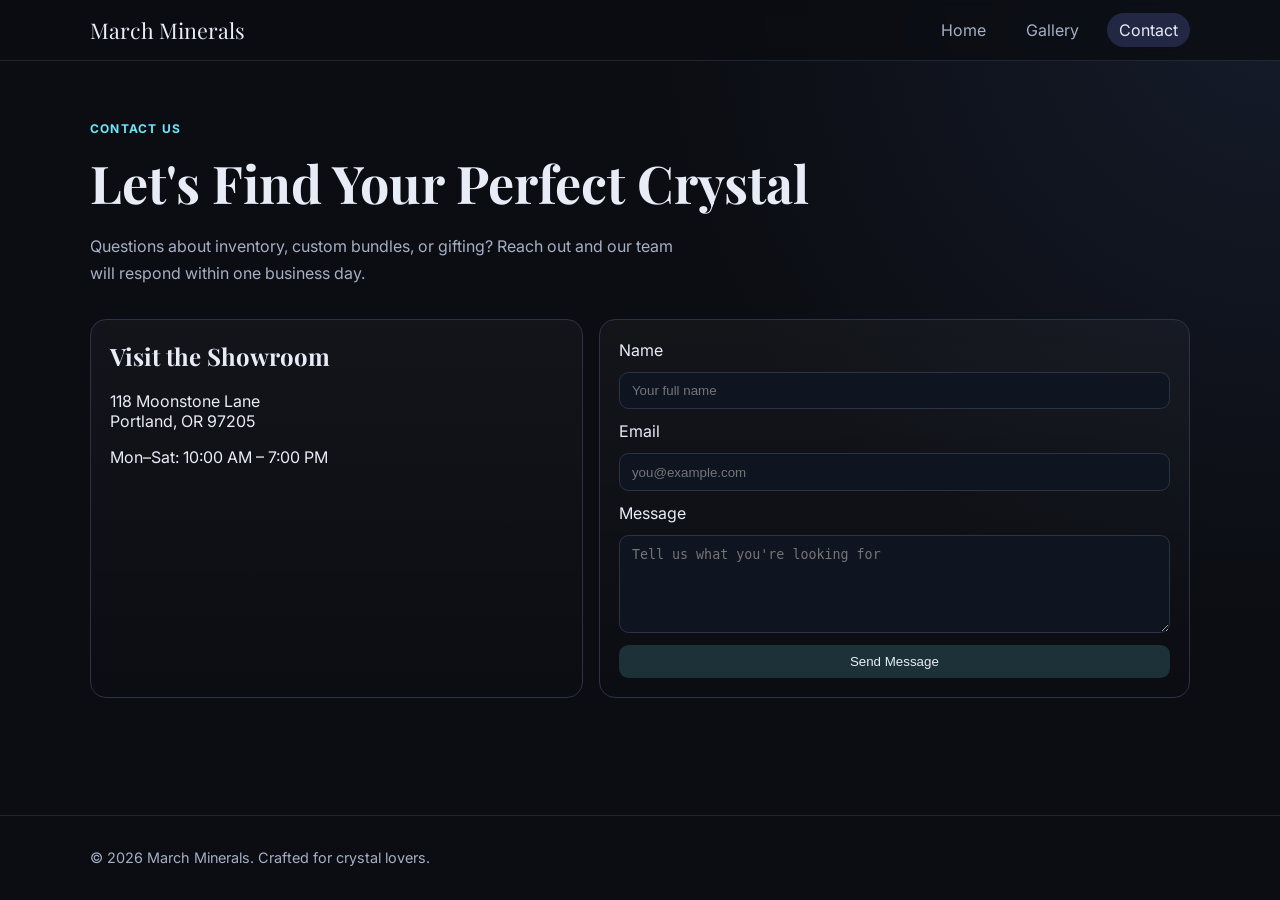
==== contact.html @ da6be4ef "Create March Minerals dark-themed multi-page storefront" ====
<!DOCTYPE html>
<html lang="en">
<head>
  <meta charset="UTF-8" />
  <meta name="viewport" content="width=device-width, initial-scale=1.0" />
  <title>March Minerals | Contact</title>
  <link rel="preconnect" href="https://fonts.googleapis.com">
  <link rel="preconnect" href="https://fonts.gstatic.com" crossorigin>
  <link href="https://fonts.googleapis.com/css2?family=Inter:wght@400;500;700&family=Playfair+Display:wght@600;700&display=swap" rel="stylesheet">
  <link rel="stylesheet" href="styles.css" />
</head>
<body>
  <header class="site-header">
    <div class="container nav-wrap">
      <a class="brand" href="index.html">March Minerals</a>
      <nav>
        <ul class="nav-list">
          <li><a href="index.html">Home</a></li>
          <li><a href="gallery.html">Gallery</a></li>
          <li><a class="active" href="contact.html">Contact</a></li>
        </ul>
      </nav>
    </div>
  </header>

  <main class="container page-pad">
    <section class="section-heading">
      <p class="eyebrow">Contact us</p>
      <h1>Let's Find Your Perfect Crystal</h1>
      <p class="lead">Questions about inventory, custom bundles, or gifting? Reach out and our team will respond within one business day.</p>
    </section>

    <section class="contact-layout">
      <article class="card">
        <h2>Visit the Showroom</h2>
        <p>118 Moonstone Lane<br>Portland, OR 97205</p>
        <p>Mon–Sat: 10:00 AM – 7:00 PM</p>
      </article>

      <form class="contact-form card">
        <label for="name">Name</label>
        <input id="name" name="name" type="text" placeholder="Your full name" required>

        <label for="email">Email</label>
        <input id="email" name="email" type="email" placeholder="you@example.com" required>

        <label for="message">Message</label>
        <textarea id="message" name="message" rows="5" placeholder="Tell us what you're looking for"></textarea>

        <button type="submit">Send Message</button>
      </form>
    </section>
  </main>

  <footer class="site-footer">
    <div class="container">
      <p>© 2026 March Minerals. Crafted for crystal lovers.</p>
    </div>
  </footer>
</body>
</html>
---- styles.css ----
:root {
  --bg: #0b0d12;
  --bg-alt: #121724;
  --panel: #181f2e;
  --line: #2a3348;
  --text: #e8ecf7;
  --muted: #a5afc5;
  --accent: #6ee7f9;
  --accent-strong: #7c8cff;
}

* {
  box-sizing: border-box;
}

body {
  margin: 0;
  font-family: "Inter", system-ui, sans-serif;
  background: radial-gradient(circle at top right, #151b2a, var(--bg) 40%);
  color: var(--text);
  min-height: 100vh;
  display: flex;
  flex-direction: column;
}

main {
  flex: 1;
}

h1,
h2,
h3 {
  font-family: "Playfair Display", Georgia, serif;
  margin-top: 0;
}

.container {
  width: min(1100px, 92vw);
  margin: 0 auto;
}

.site-header {
  position: sticky;
  top: 0;
  backdrop-filter: blur(8px);
  background: rgba(11, 13, 18, 0.75);
  border-bottom: 1px solid rgba(122, 138, 170, 0.2);
}

.nav-wrap {
  display: flex;
  align-items: center;
  justify-content: space-between;
  padding: 1rem 0;
}

.brand {
  font-family: "Playfair Display", Georgia, serif;
  color: var(--text);
  font-size: 1.35rem;
  text-decoration: none;
}

.nav-list {
  list-style: none;
  display: flex;
  gap: 1rem;
  margin: 0;
  padding: 0;
}

.nav-list a {
  color: var(--muted);
  text-decoration: none;
  padding: 0.45rem 0.75rem;
  border-radius: 999px;
  transition: 0.2s ease;
}

.nav-list a:hover,
.nav-list .active {
  color: var(--text);
  background: rgba(124, 140, 255, 0.2);
}

.hero {
  padding: 5.5rem 0 3.5rem;
}

.hero-grid {
  display: grid;
  grid-template-columns: 2fr 1fr;
  gap: 2rem;
  align-items: start;
}

.eyebrow {
  color: var(--accent);
  text-transform: uppercase;
  letter-spacing: 0.1em;
  font-size: 0.75rem;
  font-weight: 700;
}

h1 {
  font-size: clamp(2rem, 5vw, 3.25rem);
  margin-bottom: 1rem;
}

.lead {
  color: var(--muted);
  max-width: 60ch;
  line-height: 1.7;
}

.actions {
  display: flex;
  gap: 0.8rem;
  margin-top: 1.5rem;
}

.btn {
  text-decoration: none;
  font-weight: 600;
  padding: 0.75rem 1.1rem;
  border-radius: 0.7rem;
}

.btn-primary {
  background: linear-gradient(135deg, var(--accent-strong), #5db5ff);
  color: #f9fbff;
}

.btn-ghost {
  border: 1px solid var(--line);
  color: var(--text);
}

.hero-card,
.card,
.product-card {
  background: linear-gradient(180deg, rgba(255, 255, 255, 0.03), rgba(255, 255, 255, 0));
  border: 1px solid var(--line);
  border-radius: 1rem;
  padding: 1.2rem;
}

.hero-card ul {
  padding-left: 1rem;
  color: var(--muted);
}

.price {
  display: inline-block;
  margin-top: 1rem;
  font-weight: 700;
  color: var(--accent);
  font-size: 1.2rem;
}

.highlights {
  display: grid;
  gap: 1rem;
  grid-template-columns: repeat(3, minmax(0, 1fr));
  padding-bottom: 3rem;
}

.page-pad {
  padding: 3rem 0;
}

.section-heading {
  margin-bottom: 2rem;
}

.product-grid {
  display: grid;
  grid-template-columns: repeat(auto-fit, minmax(220px, 1fr));
  gap: 1rem;
}

.stone-visual {
  height: 120px;
  border-radius: 0.75rem;
  margin-bottom: 0.9rem;
}

.amethyst { background: linear-gradient(135deg, #4a266a, #b07bff); }
.rose { background: linear-gradient(135deg, #6f3959, #f4b8cb); }
.citrine { background: linear-gradient(135deg, #6d4c18, #ffdc6a); }
.obsidian { background: linear-gradient(135deg, #0a0a0b, #3f3f44); }
.fluorite { background: linear-gradient(135deg, #2d7f72, #8f7dff); }
.moonstone { background: linear-gradient(135deg, #5a5d7a, #d8e2ff); }

.product-card p {
  color: var(--muted);
  min-height: 3.5rem;
}

.product-meta {
  display: flex;
  justify-content: space-between;
  align-items: center;
}

.product-meta span {
  font-weight: 700;
}

button {
  border: 0;
  border-radius: 0.6rem;
  padding: 0.55rem 0.75rem;
  background: rgba(110, 231, 249, 0.16);
  color: var(--text);
  cursor: pointer;
}

.contact-layout {
  display: grid;
  grid-template-columns: 1fr 1.2fr;
  gap: 1rem;
}

.contact-form {
  display: grid;
  gap: 0.75rem;
}

input,
textarea {
  width: 100%;
  border: 1px solid var(--line);
  border-radius: 0.6rem;
  padding: 0.65rem 0.75rem;
  background: #0f1421;
  color: var(--text);
}

.site-footer {
  border-top: 1px solid rgba(122, 138, 170, 0.2);
  margin-top: 3rem;
  color: var(--muted);
  font-size: 0.9rem;
}

.site-footer .container {
  padding: 1.2rem 0;
}

@media (max-width: 840px) {
  .hero-grid,
  .contact-layout,
  .highlights {
    grid-template-columns: 1fr;
  }

  .nav-wrap {
    flex-direction: column;
    gap: 0.7rem;
  }
}
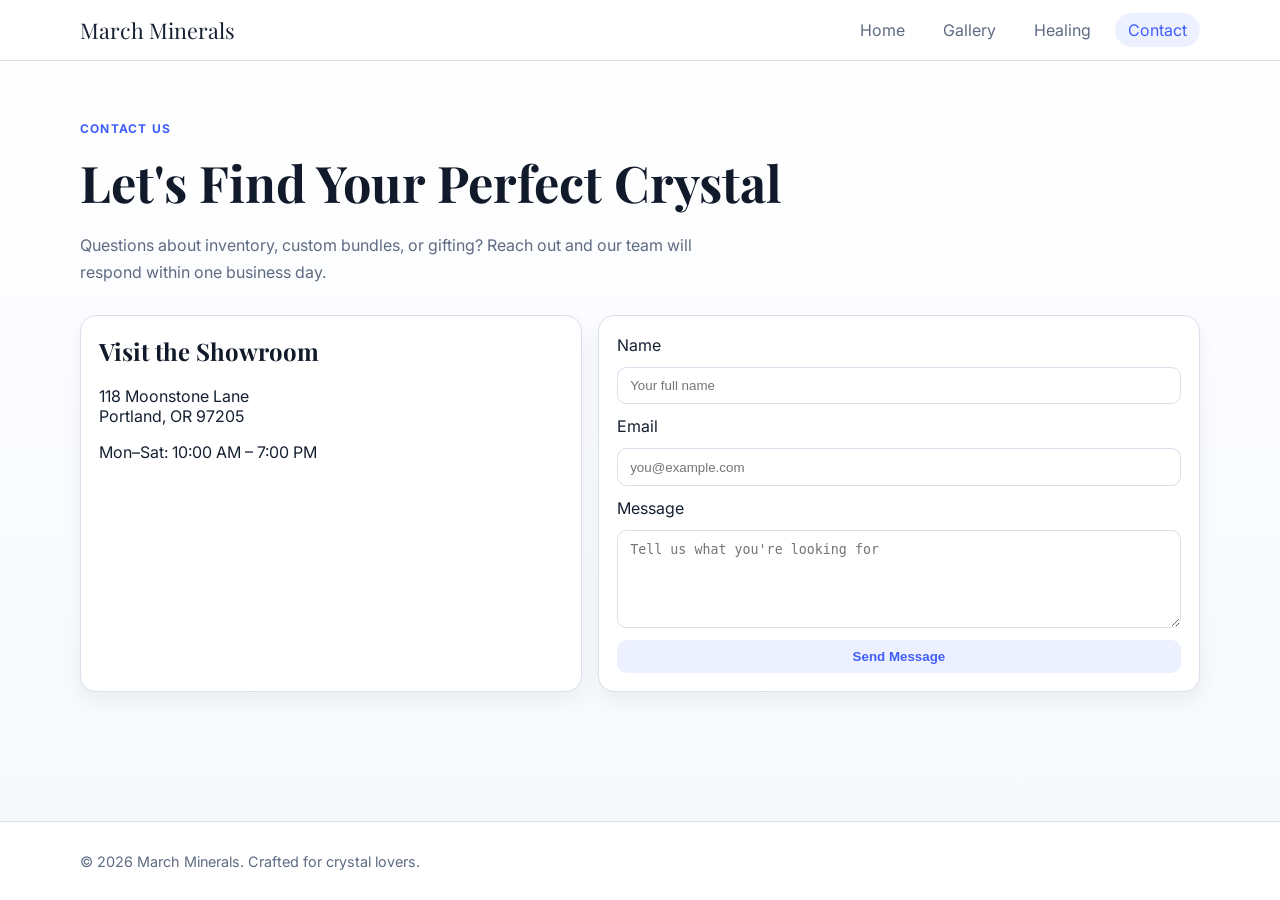
==== commit cbaacc33: "Redesign site with light theme and add Healing page" ====
--- a/contact.html
+++ b/contact.html
@@ -17,6 +17,7 @@
         <ul class="nav-list">
           <li><a href="index.html">Home</a></li>
           <li><a href="gallery.html">Gallery</a></li>
+          <li><a href="healing.html">Healing</a></li>
           <li><a class="active" href="contact.html">Contact</a></li>
         </ul>
       </nav>
@@ -53,7 +54,7 @@
   </main>
 
   <footer class="site-footer">
-    <div class="container">
+    <div class="container footer-wrap">
       <p>© 2026 March Minerals. Crafted for crystal lovers.</p>
     </div>
   </footer>
--- a/styles.css
+++ b/styles.css
@@ -1,12 +1,12 @@
 :root {
-  --bg: #0b0d12;
-  --bg-alt: #121724;
-  --panel: #181f2e;
-  --line: #2a3348;
-  --text: #e8ecf7;
-  --muted: #a5afc5;
-  --accent: #6ee7f9;
-  --accent-strong: #7c8cff;
+  --bg: #f6f8fc;
+  --bg-alt: #eef2f8;
+  --panel: #ffffff;
+  --line: #d8dfeb;
+  --text: #162033;
+  --muted: #5f6b83;
+  --accent: #3f5efb;
+  --accent-soft: #edf1ff;
 }
 
 * {
@@ -16,7 +16,7 @@
 body {
   margin: 0;
   font-family: "Inter", system-ui, sans-serif;
-  background: radial-gradient(circle at top right, #151b2a, var(--bg) 40%);
+  background: linear-gradient(180deg, #ffffff 0%, var(--bg) 100%);
   color: var(--text);
   min-height: 100vh;
   display: flex;
@@ -32,19 +32,21 @@
 h3 {
   font-family: "Playfair Display", Georgia, serif;
   margin-top: 0;
+  color: #111a2b;
 }
 
 .container {
-  width: min(1100px, 92vw);
+  width: min(1120px, 92vw);
   margin: 0 auto;
 }
 
 .site-header {
   position: sticky;
   top: 0;
+  z-index: 10;
   backdrop-filter: blur(8px);
-  background: rgba(11, 13, 18, 0.75);
-  border-bottom: 1px solid rgba(122, 138, 170, 0.2);
+  background: rgba(255, 255, 255, 0.9);
+  border-bottom: 1px solid var(--line);
 }
 
 .nav-wrap {
@@ -64,7 +66,7 @@
 .nav-list {
   list-style: none;
   display: flex;
-  gap: 1rem;
+  gap: 0.75rem;
   margin: 0;
   padding: 0;
 }
@@ -72,25 +74,25 @@
 .nav-list a {
   color: var(--muted);
   text-decoration: none;
-  padding: 0.45rem 0.75rem;
+  padding: 0.45rem 0.8rem;
   border-radius: 999px;
   transition: 0.2s ease;
 }
 
 .nav-list a:hover,
 .nav-list .active {
-  color: var(--text);
-  background: rgba(124, 140, 255, 0.2);
+  color: var(--accent);
+  background: var(--accent-soft);
 }
 
 .hero {
-  padding: 5.5rem 0 3.5rem;
+  padding: 5rem 0 2rem;
 }
 
 .hero-grid {
   display: grid;
-  grid-template-columns: 2fr 1fr;
-  gap: 2rem;
+  grid-template-columns: 1.8fr 1fr;
+  gap: 1.25rem;
   align-items: start;
 }
 
@@ -103,46 +105,49 @@
 }
 
 h1 {
-  font-size: clamp(2rem, 5vw, 3.25rem);
-  margin-bottom: 1rem;
+  font-size: clamp(2rem, 4vw, 3.15rem);
+  margin-bottom: 0.8rem;
 }
 
 .lead {
   color: var(--muted);
-  max-width: 60ch;
+  max-width: 66ch;
   line-height: 1.7;
 }
 
 .actions {
   display: flex;
   gap: 0.8rem;
-  margin-top: 1.5rem;
+  margin-top: 1.25rem;
 }
 
 .btn {
   text-decoration: none;
   font-weight: 600;
-  padding: 0.75rem 1.1rem;
+  padding: 0.72rem 1.05rem;
   border-radius: 0.7rem;
+  border: 1px solid transparent;
 }
 
 .btn-primary {
-  background: linear-gradient(135deg, var(--accent-strong), #5db5ff);
-  color: #f9fbff;
+  background: var(--accent);
+  color: #fff;
 }
 
 .btn-ghost {
-  border: 1px solid var(--line);
-  color: var(--text);
+  border-color: var(--line);
+  color: var(--text);
+  background: #fff;
 }
 
 .hero-card,
 .card,
 .product-card {
-  background: linear-gradient(180deg, rgba(255, 255, 255, 0.03), rgba(255, 255, 255, 0));
+  background: var(--panel);
   border: 1px solid var(--line);
   border-radius: 1rem;
-  padding: 1.2rem;
+  padding: 1.15rem;
+  box-shadow: 0 8px 20px rgba(16, 28, 52, 0.06);
 }
 
 .hero-card ul {
@@ -158,11 +163,14 @@
   font-size: 1.2rem;
 }
 
+.benefits {
+  padding-bottom: 3rem;
+}
+
 .highlights {
   display: grid;
   gap: 1rem;
   grid-template-columns: repeat(3, minmax(0, 1fr));
-  padding-bottom: 3rem;
 }
 
 .page-pad {
@@ -170,7 +178,7 @@
 }
 
 .section-heading {
-  margin-bottom: 2rem;
+  margin-bottom: 1.8rem;
 }
 
 .product-grid {
@@ -185,12 +193,12 @@
   margin-bottom: 0.9rem;
 }
 
-.amethyst { background: linear-gradient(135deg, #4a266a, #b07bff); }
-.rose { background: linear-gradient(135deg, #6f3959, #f4b8cb); }
-.citrine { background: linear-gradient(135deg, #6d4c18, #ffdc6a); }
-.obsidian { background: linear-gradient(135deg, #0a0a0b, #3f3f44); }
-.fluorite { background: linear-gradient(135deg, #2d7f72, #8f7dff); }
-.moonstone { background: linear-gradient(135deg, #5a5d7a, #d8e2ff); }
+.amethyst { background: linear-gradient(135deg, #6e49b8, #d8c2ff); }
+.rose { background: linear-gradient(135deg, #cd7ca1, #ffe0ec); }
+.citrine { background: linear-gradient(135deg, #c28d1c, #ffe589); }
+.obsidian { background: linear-gradient(135deg, #23252e, #6a6f84); }
+.fluorite { background: linear-gradient(135deg, #4f8b7f, #b9a8ff); }
+.moonstone { background: linear-gradient(135deg, #8d93b2, #f0f4ff); }
 
 .product-card p {
   color: var(--muted);
@@ -211,9 +219,10 @@
   border: 0;
   border-radius: 0.6rem;
   padding: 0.55rem 0.75rem;
-  background: rgba(110, 231, 249, 0.16);
-  color: var(--text);
+  background: var(--accent-soft);
+  color: var(--accent);
   cursor: pointer;
+  font-weight: 600;
 }
 
 .contact-layout {
@@ -233,30 +242,55 @@
   border: 1px solid var(--line);
   border-radius: 0.6rem;
   padding: 0.65rem 0.75rem;
-  background: #0f1421;
-  color: var(--text);
+  background: #fff;
+  color: var(--text);
+}
+
+.healing-grid {
+  display: grid;
+  grid-template-columns: repeat(2, minmax(0, 1fr));
+  gap: 1rem;
+}
+
+.span-2 {
+  grid-column: span 2;
+}
+
+.list-clean {
+  margin: 0;
+  padding-left: 1.1rem;
+  color: var(--muted);
+  line-height: 1.6;
 }
 
 .site-footer {
-  border-top: 1px solid rgba(122, 138, 170, 0.2);
+  border-top: 1px solid var(--line);
   margin-top: 3rem;
   color: var(--muted);
   font-size: 0.9rem;
-}
-
-.site-footer .container {
-  padding: 1.2rem 0;
-}
-
-@media (max-width: 840px) {
+  background: #fff;
+}
+
+.footer-wrap {
+  padding: 1rem 0;
+}
+
+@media (max-width: 900px) {
   .hero-grid,
   .contact-layout,
-  .highlights {
+  .highlights,
+  .healing-grid {
     grid-template-columns: 1fr;
   }
 
+  .span-2 {
+    grid-column: auto;
+  }
+}
+
+@media (max-width: 700px) {
   .nav-wrap {
     flex-direction: column;
-    gap: 0.7rem;
+    gap: 0.65rem;
   }
 }
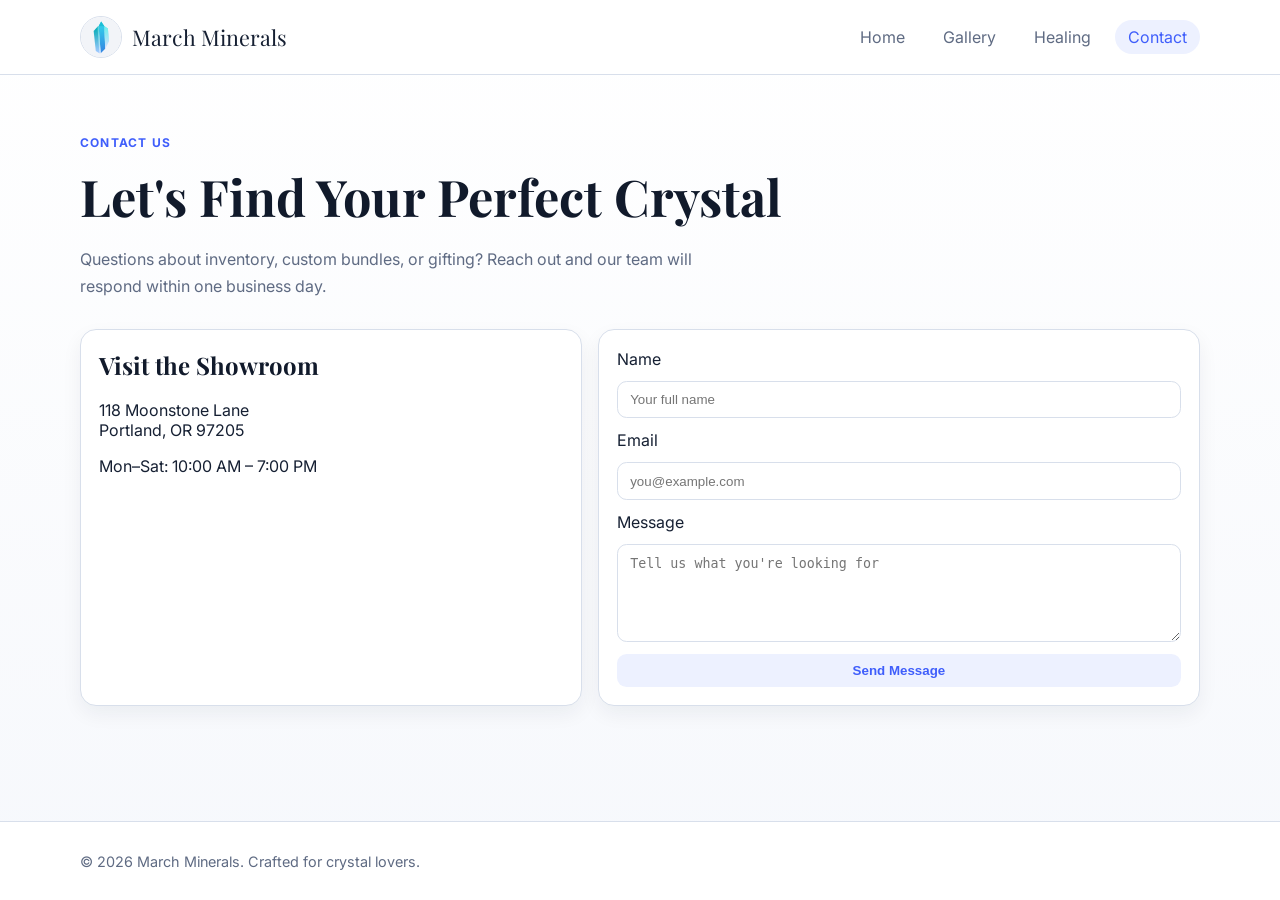
==== commit 74fdb868: "Expand gallery catalog and add March Minerals logo" ====
--- a/contact.html
+++ b/contact.html
@@ -12,7 +12,10 @@
 <body>
   <header class="site-header">
     <div class="container nav-wrap">
-      <a class="brand" href="index.html">March Minerals</a>
+      <a class="brand" href="index.html">
+        <img src="assets/march-minerals-logo.svg" alt="March Minerals logo" class="brand-logo">
+        <span>March Minerals</span>
+      </a>
       <nav>
         <ul class="nav-list">
           <li><a href="index.html">Home</a></li>
--- a/styles.css
+++ b/styles.css
@@ -61,6 +61,17 @@
   color: var(--text);
   font-size: 1.35rem;
   text-decoration: none;
+  display: inline-flex;
+  align-items: center;
+  gap: 0.65rem;
+}
+
+.brand-logo {
+  width: 42px;
+  height: 42px;
+  border-radius: 50%;
+  object-fit: cover;
+  border: 1px solid var(--line);
 }
 
 .nav-list {
@@ -205,14 +216,17 @@
   min-height: 3.5rem;
 }
 
-.product-meta {
-  display: flex;
-  justify-content: space-between;
-  align-items: center;
-}
-
-.product-meta span {
-  font-weight: 700;
+.product-details {
+  list-style: none;
+  padding: 0;
+  margin: 0 0 0.9rem;
+  color: var(--muted);
+  display: grid;
+  gap: 0.25rem;
+}
+
+.product-details strong {
+  color: var(--text);
 }
 
 button {
@@ -293,4 +307,8 @@
     flex-direction: column;
     gap: 0.65rem;
   }
-}
+
+  .brand {
+    font-size: 1.2rem;
+  }
+}
